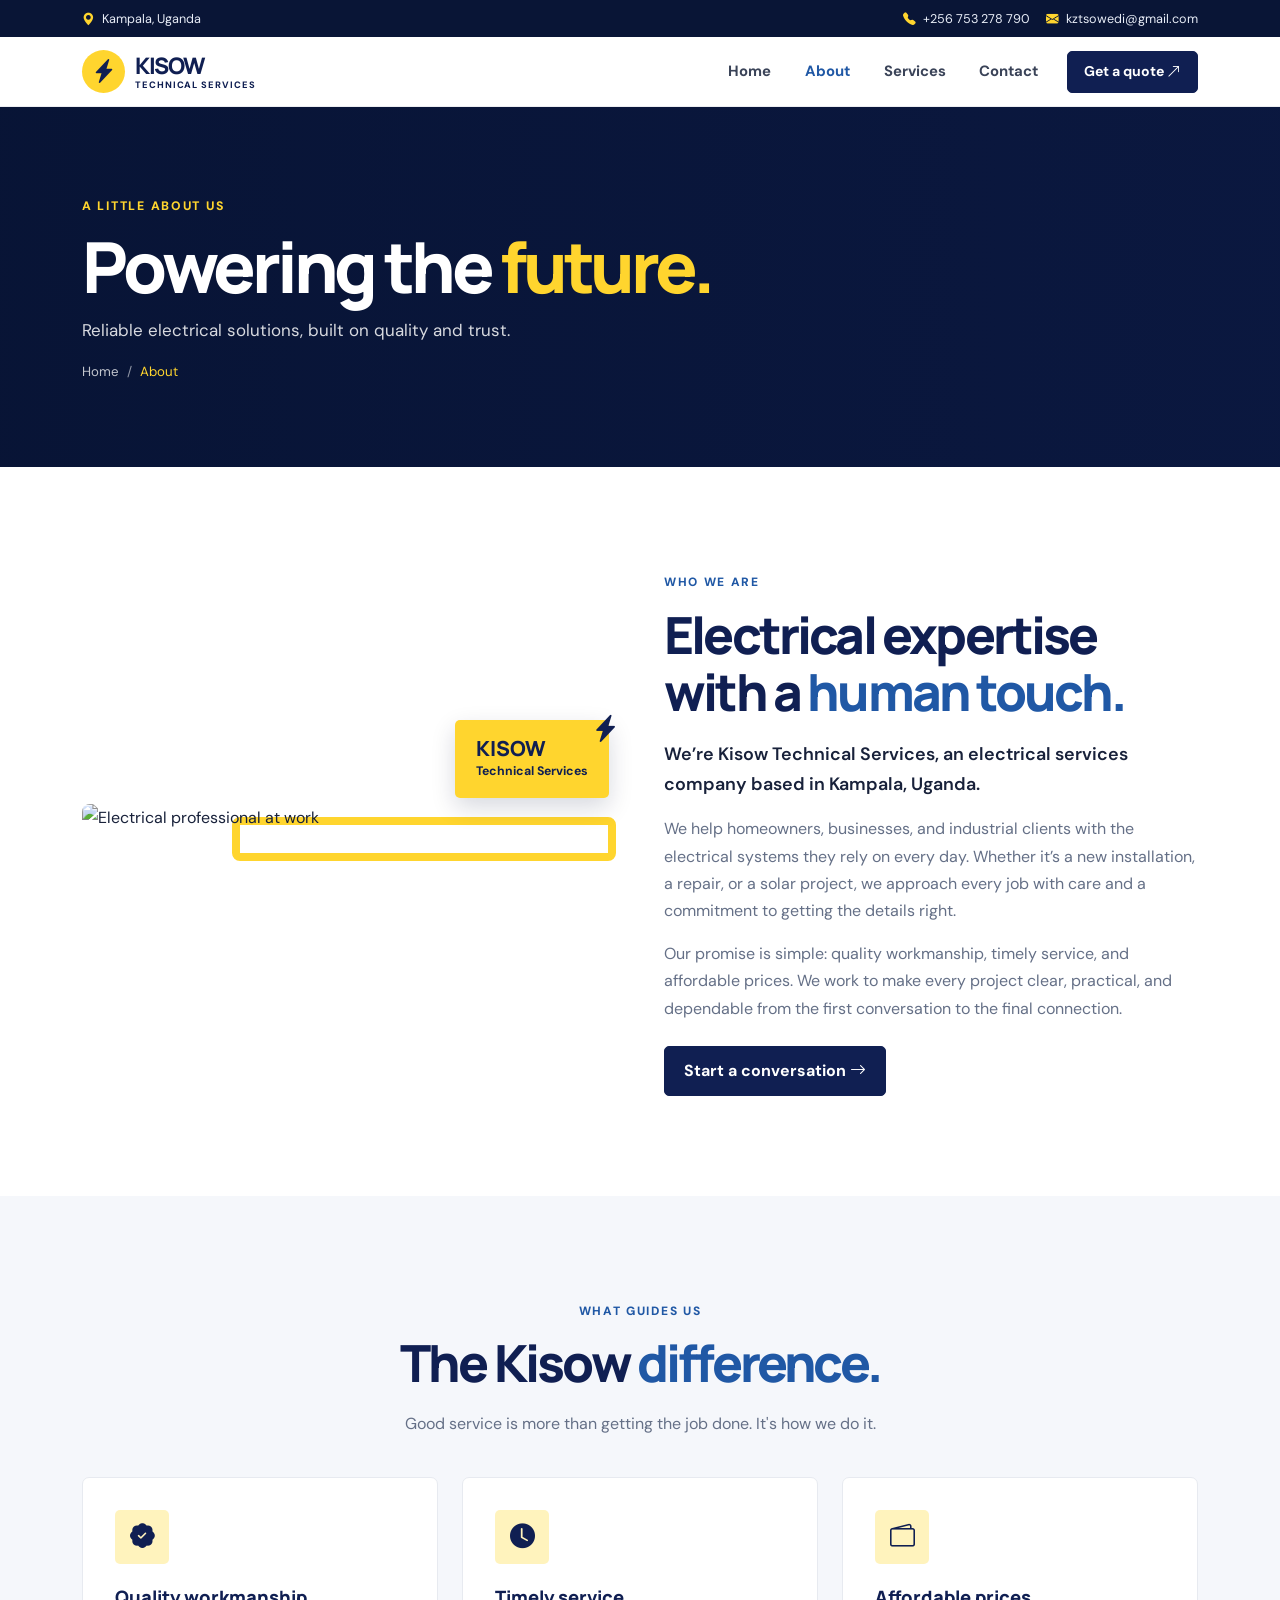
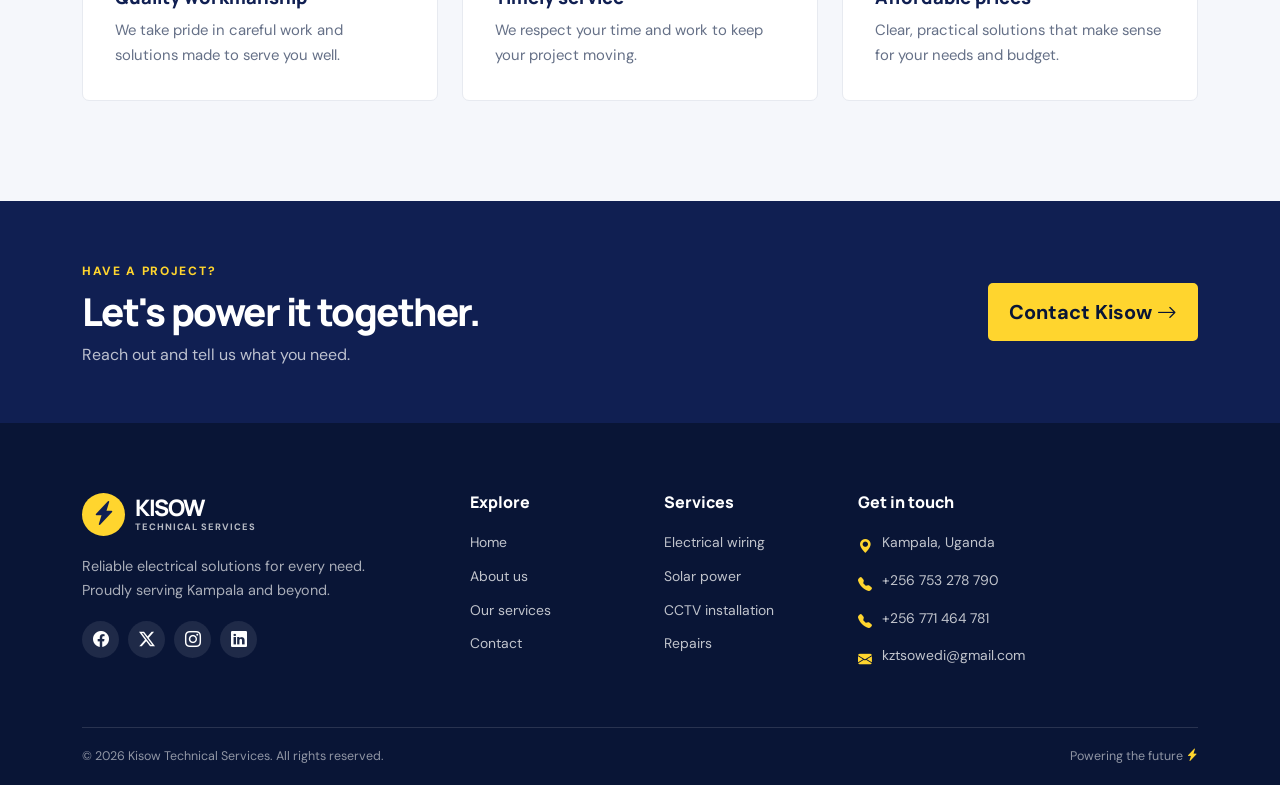
==== about.html @ fcd4c9ce "Add contact form functionality and create main, contact, index, and services pages - Implement JavaS" ====
<!doctype html>
<html lang="en">
<head>
  <meta charset="utf-8">
  <meta name="viewport" content="width=device-width, initial-scale=1">
  <meta name="description" content="Meet Kisow Technical Services, a Kampala electrical services company built around quality workmanship, timely service, and affordable prices.">
  <title>About Us | Kisow Technical Services</title>
  <link rel="preconnect" href="https://fonts.googleapis.com">
  <link rel="preconnect" href="https://fonts.gstatic.com" crossorigin>
  <link href="https://fonts.googleapis.com/css2?family=DM+Sans:wght@400;500;600;700&family=Manrope:wght@400;500;600;700;800&display=swap" rel="stylesheet">
  <link href="https://cdn.jsdelivr.net/npm/bootstrap@5.3.3/dist/css/bootstrap.min.css" rel="stylesheet">
  <link href="https://cdn.jsdelivr.net/npm/bootstrap-icons@1.11.3/font/bootstrap-icons.min.css" rel="stylesheet">
  <link href="https://cdnjs.cloudflare.com/ajax/libs/animate.css/4.1.1/animate.min.css" rel="stylesheet">
  <link href="assets/css/styles.css" rel="stylesheet">
</head>
<body>
  <div class="topbar"><div class="container d-flex flex-wrap justify-content-between align-items-center gap-2"><span><i class="bi bi-geo-alt-fill"></i> Kampala, Uganda</span><div class="d-flex flex-wrap gap-3"><a href="tel:+256753278790"><i class="bi bi-telephone-fill"></i> +256 753 278 790</a><a href="mailto:kztsowedi@gmail.com"><i class="bi bi-envelope-fill"></i> kztsowedi@gmail.com</a></div></div></div>
  <nav class="navbar navbar-expand-lg sticky-top site-nav" aria-label="Main navigation"><div class="container">
    <a class="navbar-brand brand" href="index.html" aria-label="Kisow Technical Services home"><span class="brand-mark"><i class="bi bi-lightning-charge-fill"></i></span><span class="brand-copy"><strong>KISOW</strong><small>TECHNICAL SERVICES</small></span></a>
    <button class="navbar-toggler" type="button" data-bs-toggle="collapse" data-bs-target="#mainNav" aria-controls="mainNav" aria-expanded="false" aria-label="Toggle navigation"><span class="navbar-toggler-icon"></span></button>
    <div class="collapse navbar-collapse" id="mainNav"><ul class="navbar-nav ms-auto align-items-lg-center gap-lg-2">
      <li class="nav-item"><a class="nav-link" href="index.html">Home</a></li><li class="nav-item"><a class="nav-link active" aria-current="page" href="about.html">About</a></li><li class="nav-item"><a class="nav-link" href="services.html">Services</a></li><li class="nav-item"><a class="nav-link" href="contact.html">Contact</a></li><li class="nav-item ms-lg-2"><a class="btn btn-primary nav-cta" href="contact.html">Get a quote <i class="bi bi-arrow-up-right"></i></a></li>
    </ul></div>
  </div></nav>
  <main>
    <section class="page-hero about-hero"><div class="container"><span class="eyebrow animate__animated animate__fadeInDown">A little about us</span><h1 class="animate__animated animate__fadeInUp">Powering the <span>future.</span></h1><p>Reliable electrical solutions, built on quality and trust.</p><nav aria-label="Breadcrumb"><ol class="breadcrumb"><li class="breadcrumb-item"><a href="index.html">Home</a></li><li class="breadcrumb-item active" aria-current="page">About</li></ol></nav></div></section>
    <section class="section-space"><div class="container"><div class="row align-items-center g-5">
      <div class="col-lg-6"><div class="image-stack about-image-stack"><img class="intro-image" src="https://images.pexels.com/photos/8293778/pexels-photo-8293778.jpeg?auto=compress&cs=tinysrgb&w=1100" alt="Electrical professional at work" loading="lazy"><div class="experience-badge"><strong>KISOW</strong><span>Technical Services</span><i class="bi bi-lightning-charge-fill"></i></div><span class="image-accent"></span></div></div>
      <div class="col-lg-6"><span class="section-kicker">Who we are</span><h2 class="section-title">Electrical expertise<br>with a <span>human touch.</span></h2><p class="section-lead">We’re Kisow Technical Services, an electrical services company based in Kampala, Uganda.</p><p class="text-muted">We help homeowners, businesses, and industrial clients with the electrical systems they rely on every day. Whether it’s a new installation, a repair, or a solar project, we approach every job with care and a commitment to getting the details right.</p><p class="text-muted">Our promise is simple: quality workmanship, timely service, and affordable prices. We work to make every project clear, practical, and dependable from the first conversation to the final connection.</p><a class="btn btn-primary mt-2" href="contact.html">Start a conversation <i class="bi bi-arrow-right"></i></a></div>
    </div></div></section>
    <section class="values-section section-space"><div class="container"><div class="section-heading text-center"><span class="section-kicker">What guides us</span><h2 class="section-title">The Kisow <span>difference.</span></h2><p>Good service is more than getting the job done. It's how we do it.</p></div><div class="row g-4 mt-2">
      <div class="col-md-4"><article class="value-card"><div class="service-icon"><i class="bi bi-patch-check-fill"></i></div><h3>Quality workmanship</h3><p>We take pride in careful work and solutions made to serve you well.</p></article></div>
      <div class="col-md-4"><article class="value-card"><div class="service-icon"><i class="bi bi-clock-fill"></i></div><h3>Timely service</h3><p>We respect your time and work to keep your project moving.</p></article></div>
      <div class="col-md-4"><article class="value-card"><div class="service-icon"><i class="bi bi-wallet2"></i></div><h3>Affordable prices</h3><p>Clear, practical solutions that make sense for your needs and budget.</p></article></div>
    </div></div></section>
    <section class="cta-band"><div class="container d-flex flex-column flex-lg-row align-items-lg-center justify-content-between gap-4"><div><span class="section-kicker">Have a project?</span><h2>Let's power it together.</h2><p>Reach out and tell us what you need.</p></div><a class="btn btn-yellow btn-lg" href="contact.html">Contact Kisow <i class="bi bi-arrow-right"></i></a></div></section>
  </main>
  <footer class="site-footer"><div class="container"><div class="row g-5">
    <div class="col-lg-4"><a class="brand footer-brand" href="index.html"><span class="brand-mark"><i class="bi bi-lightning-charge-fill"></i></span><span class="brand-copy"><strong>KISOW</strong><small>TECHNICAL SERVICES</small></span></a><p class="footer-about">Reliable electrical solutions for every need. Proudly serving Kampala and beyond.</p><div class="social-links" aria-label="Social media"><a href="https://www.facebook.com/" aria-label="Facebook" target="_blank" rel="noopener noreferrer"><i class="bi bi-facebook"></i></a><a href="https://twitter.com/" aria-label="Twitter" target="_blank" rel="noopener noreferrer"><i class="bi bi-twitter-x"></i></a><a href="https://www.instagram.com/" aria-label="Instagram" target="_blank" rel="noopener noreferrer"><i class="bi bi-instagram"></i></a><a href="https://www.linkedin.com/" aria-label="LinkedIn" target="_blank" rel="noopener noreferrer"><i class="bi bi-linkedin"></i></a></div></div>
    <div class="col-6 col-lg-2"><h2 class="footer-title">Explore</h2><ul class="footer-links"><li><a href="index.html">Home</a></li><li><a href="about.html">About us</a></li><li><a href="services.html">Our services</a></li><li><a href="contact.html">Contact</a></li></ul></div>
    <div class="col-6 col-lg-2"><h2 class="footer-title">Services</h2><ul class="footer-links"><li><a href="services.html#wiring">Electrical wiring</a></li><li><a href="services.html#solar">Solar power</a></li><li><a href="services.html#cctv">CCTV installation</a></li><li><a href="services.html#repairs">Repairs</a></li></ul></div>
    <div class="col-lg-4"><h2 class="footer-title">Get in touch</h2><ul class="footer-contact"><li><i class="bi bi-geo-alt-fill"></i><span>Kampala, Uganda</span></li><li><i class="bi bi-telephone-fill"></i><a href="tel:+256753278790">+256 753 278 790</a></li><li><i class="bi bi-telephone-fill"></i><a href="tel:+256771464781">+256 771 464 781</a></li><li><i class="bi bi-envelope-fill"></i><a href="mailto:kztsowedi@gmail.com">kztsowedi@gmail.com</a></li></ul></div>
  </div><div class="footer-bottom"><span>© <span data-current-year>2026</span> Kisow Technical Services. All rights reserved.</span><span>Powering the future <i class="bi bi-lightning-charge-fill"></i></span></div></div></footer>
  <script src="https://cdn.jsdelivr.net/npm/bootstrap@5.3.3/dist/js/bootstrap.bundle.min.js"></script><script src="assets/js/main.js"></script>
</body>
</html>
---- assets/css/styles.css ----
/* Kisow palette: ink navy, electric blue, warm yellow, and clean ivory. */
:root {
  --navy: #101f52;
  --navy-deep: #091536;
  --blue: #2058a5;
  --yellow: #ffd52e;
  --ivory: #fffdf6;
  --soft: #f5f7fb;
  --text: #18213a;
  --muted: #657087;
  --border: #e7eaf0;
  --font-body: "DM Sans", sans-serif;
  --font-heading: "Manrope", sans-serif;
}

* { box-sizing: border-box; }
html { scroll-behavior: smooth; scroll-padding-top: 90px; }
body { margin: 0; color: var(--text); font-family: var(--font-body); font-size: 16px; line-height: 1.7; }
a { color: inherit; text-decoration: none; }
a:hover { color: var(--blue); }
img { max-width: 100%; }
.topbar { background: var(--navy-deep); color: #e8edf7; font-size: .79rem; padding: 8px 0; }
.topbar .container > span, .topbar a { display: inline-flex; align-items: center; gap: 7px; }
.topbar i { color: var(--yellow); }
.topbar a:hover { color: var(--yellow); }
.site-nav { z-index: 1000; background: rgba(255,255,255,.97); border-bottom: 1px solid rgba(16,31,82,.08); }
.brand { display: inline-flex; align-items: center; gap: 10px; color: var(--navy); }
.brand:hover { color: var(--navy); }
.brand-mark { width: 43px; height: 43px; display: grid; place-items: center; color: var(--navy); background: var(--yellow); border-radius: 50%; font-size: 1.5rem; }
.brand-copy { display: flex; flex-direction: column; line-height: 1.05; }
.brand-copy strong { font-family: var(--font-heading); font-size: 1.42rem; letter-spacing: -.06em; font-weight: 800; }
.brand-copy small { margin-top: 3px; font-size: .58rem; font-weight: 800; letter-spacing: .1em; }
.navbar-nav .nav-link { color: #3a4358; padding: .7rem .8rem !important; font-size: .93rem; font-weight: 700; }
.navbar-nav .nav-link:hover, .navbar-nav .nav-link.active { color: var(--blue); }
.btn { border-radius: 5px; font-weight: 700; padding: .75rem 1.2rem; }
.btn-primary { --bs-btn-bg: var(--navy); --bs-btn-border-color: var(--navy); --bs-btn-hover-bg: var(--blue); --bs-btn-hover-border-color: var(--blue); --bs-btn-active-bg: var(--blue); --bs-btn-active-border-color: var(--blue); }
.btn-yellow { background: var(--yellow); border: 2px solid var(--yellow); color: var(--navy-deep); }
.btn-yellow:hover { background: #ffe26a; border-color: #ffe26a; color: var(--navy-deep); transform: translateY(-2px); }
.nav-cta { padding: .62rem 1rem; font-size: .88rem; }
.navbar-toggler { border-color: var(--border); }
.navbar-toggler:focus { box-shadow: 0 0 0 .2rem rgba(32,88,165,.16); }

.hero-carousel, .hero-carousel .carousel, .hero-carousel .carousel-inner, .hero-carousel .carousel-item { height: min(690px, 76vh); min-height: 540px; }
.hero-carousel { position: relative; }
.hero-image { height: 100%; object-fit: cover; object-position: center 54%; }
.hero-shade { position: absolute; inset: 0; background: linear-gradient(90deg, rgba(7,19,51,.88) 0%, rgba(7,19,51,.66) 48%, rgba(7,19,51,.12) 100%); }
.carousel-caption { left: 50%; right: auto; bottom: auto; top: 50%; transform: translate(-50%,-46%); padding: 0 12px 35px; }
.carousel-caption .eyebrow { margin-bottom: 18px; }
.eyebrow { display: inline-block; color: var(--yellow); font-size: .77rem; font-weight: 800; letter-spacing: .14em; text-transform: uppercase; }
.carousel-caption h1, .carousel-caption h2 { max-width: 800px; margin: 0 0 16px; color: white; font-family: var(--font-heading); font-size: clamp(2.8rem, 6vw, 5rem); font-weight: 800; letter-spacing: -.055em; line-height: 1.08; }
.carousel-caption h1 span, .carousel-caption h2 span { color: var(--yellow); }
.carousel-caption p { max-width: 610px; margin: 0 0 27px; color: rgba(255,255,255,.86); font-size: 1.07rem; }
.carousel-caption .btn-outline-light:hover { color: var(--navy); }
.carousel-indicators { z-index: 4; margin-bottom: 49px; }
.carousel-control-prev, .carousel-control-next { z-index: 4; width: 8%; }
.hero-note { position: absolute; right: 0; bottom: 0; left: 0; z-index: 4; display: flex; justify-content: center; align-items: center; gap: 15px; min-height: 50px; background: var(--yellow); color: var(--navy); font-size: .83rem; font-weight: 800; }
.hero-note i { font-size: 1rem; }
.hero-note > span { width: 4px; height: 4px; background: var(--navy); border-radius: 50%; }
.section-space { padding: 100px 0; }
.section-kicker { display: inline-block; margin-bottom: 13px; color: var(--blue); font-size: .75rem; font-weight: 800; letter-spacing: .14em; text-transform: uppercase; }
.section-title { margin: 0 0 18px; color: var(--navy); font-family: var(--font-heading); font-size: clamp(2.2rem,4vw,3.35rem); font-weight: 800; letter-spacing: -.055em; line-height: 1.12; }
.section-title span { color: var(--blue); }
.section-lead { color: var(--text); font-size: 1.12rem; font-weight: 600; line-height: 1.7; }
.text-muted { color: var(--muted) !important; }
.image-stack { position: relative; padding: 0 35px 30px 0; }
.intro-image { position: relative; z-index: 1; width: 100%; height: 470px; border-radius: 8px; object-fit: cover; }
.image-accent { position: absolute; right: 0; bottom: 0; width: 72%; height: 75%; border: 8px solid var(--yellow); border-radius: 8px; }
.experience-badge { position: absolute; right: 7px; bottom: 63px; z-index: 2; display: flex; flex-direction: column; align-items: flex-start; padding: 16px 21px; color: var(--navy); background: var(--yellow); border-radius: 5px; box-shadow: 0 9px 24px rgba(9,21,54,.16); }
.experience-badge strong { font-family: var(--font-heading); font-size: 1.3rem; font-weight: 800; line-height: 1.2; }
.experience-badge span { font-size: .77rem; font-weight: 700; }
.experience-badge i { position: absolute; top: -13px; right: -10px; font-size: 1.7rem; }
.text-link { display: inline-flex; align-items: center; gap: 9px; margin-top: 6px; color: var(--blue); font-weight: 800; }
.text-link:hover { gap: 14px; color: var(--navy); }
.trust-points { display: flex; flex-wrap: wrap; gap: 25px; padding-top: 28px; margin-top: 28px; border-top: 1px solid var(--border); }
.trust-points > div { display: flex; align-items: center; gap: 10px; color: var(--navy); font-size: .8rem; font-weight: 800; line-height: 1.35; }
.trust-points i { color: var(--blue); font-size: 1.5rem; }
.services-section, .values-section { background: var(--soft); }
.section-heading { max-width: 700px; margin: 0 auto; }
.section-heading > p { color: var(--muted); }
.service-card { height: 100%; padding: 31px 27px 25px; background: #fff; border: 1px solid var(--border); border-radius: 7px; transition: transform .22s ease, box-shadow .22s ease, border-color .22s ease; }
.service-card:hover, .detail-card:hover { transform: translateY(-5px); border-color: rgba(32,88,165,.28); box-shadow: 0 18px 38px rgba(16,31,82,.09); }
.service-icon { display: grid; place-items: center; width: 54px; height: 54px; margin-bottom: 22px; color: var(--navy); background: #fff3bd; border-radius: 5px; font-size: 1.55rem; }
.service-card h3, .value-card h3 { margin-bottom: 10px; color: var(--navy); font-family: var(--font-heading); font-size: 1.15rem; font-weight: 800; }
.service-card p, .value-card p { margin-bottom: 18px; color: var(--muted); font-size: .93rem; }
.service-card > a, .detail-body > a { display: inline-flex; align-items: center; gap: 8px; color: var(--blue); font-size: .87rem; font-weight: 800; }
.service-card > a:hover, .detail-body > a:hover { gap: 13px; color: var(--navy); }
.cta-band { padding: 55px 0; color: white; background: var(--navy); }
.cta-band .section-kicker { margin-bottom: 7px; color: var(--yellow); }
.cta-band h2 { margin: 0 0 6px; color: white; font-family: var(--font-heading); font-size: clamp(1.7rem,3vw,2.4rem); font-weight: 800; letter-spacing: -.04em; }
.cta-band p { margin: 0; color: rgba(255,255,255,.72); }
.btn-outline-light { border-width: 2px; }

.site-footer { padding: 70px 0 0; color: rgba(255,255,255,.75); background: var(--navy-deep); }
.footer-brand { color: #fff; }
.footer-brand:hover { color: #fff; }
.footer-brand .brand-copy small { color: rgba(255,255,255,.7); }
.footer-about { max-width: 320px; margin: 18px 0; color: rgba(255,255,255,.65); font-size: .9rem; }
.social-links { display: flex; gap: 9px; }
.social-links a { display: grid; place-items: center; width: 37px; height: 37px; color: #fff; background: rgba(255,255,255,.09); border-radius: 50%; transition: background .2s ease, color .2s ease; }
.social-links a:hover { color: var(--navy); background: var(--yellow); }
.footer-title { margin-bottom: 19px; color: #fff; font-family: var(--font-heading); font-size: 1rem; font-weight: 800; }
.footer-links, .footer-contact { display: grid; gap: 10px; padding: 0; margin: 0; list-style: none; font-size: .87rem; }
.footer-links a:hover, .footer-contact a:hover { color: var(--yellow); }
.footer-contact li { display: flex; align-items: flex-start; gap: 10px; }
.footer-contact i { margin-top: 4px; color: var(--yellow); }
.footer-bottom { display: flex; flex-wrap: wrap; justify-content: space-between; gap: 12px; margin-top: 55px; padding: 18px 0; border-top: 1px solid rgba(255,255,255,.13); color: rgba(255,255,255,.55); font-size: .78rem; }
.footer-bottom i { color: var(--yellow); }

.page-hero { position: relative; display: flex; align-items: center; min-height: 360px; padding: 65px 0; overflow: hidden; color: #fff; background-color: var(--navy); background-position: center 55%; background-size: cover; }
.page-hero::before { position: absolute; inset: 0; content: ""; background: linear-gradient(90deg, rgba(7,19,51,.91), rgba(7,19,51,.6)); }
.page-hero .container { position: relative; z-index: 1; }
.page-hero h1 { max-width: 850px; margin: 10px 0; color: white; font-family: var(--font-heading); font-size: clamp(2.5rem,5.5vw,4.4rem); font-weight: 800; letter-spacing: -.06em; line-height: 1.1; }
.page-hero h1 span { color: var(--yellow); }
.page-hero p { margin-bottom: 17px; color: rgba(255,255,255,.84); font-size: 1.06rem; }
.page-hero .breadcrumb { margin: 0; }
.page-hero .breadcrumb-item, .page-hero .breadcrumb-item a { color: rgba(255,255,255,.75); font-size: .83rem; }
.page-hero .breadcrumb-item.active { color: var(--yellow); }
.page-hero .breadcrumb-item + .breadcrumb-item::before { color: rgba(255,255,255,.55); }
.about-hero { background-image: url("https://images.pexels.com/photos/257700/pexels-photo-257700.jpeg?auto=compress&cs=tinysrgb&w=1800"); }
.services-hero { background-image: url("https://images.pexels.com/photos/159160/electrical-cable-ec-electrical-159160.jpeg?auto=compress&cs=tinysrgb&w=1800"); }
.contact-hero { background-image: url("https://images.pexels.com/photos/106399/pexels-photo-106399.jpeg?auto=compress&cs=tinysrgb&w=1800"); }
.about-image-stack .intro-image { height: 500px; }
.value-card { height: 100%; padding: 32px; background: #fff; border: 1px solid var(--border); border-radius: 7px; }
.value-card p { margin-bottom: 0; }

.services-page { background: #fff; }
.detail-card { height: 100%; overflow: hidden; background: #fff; border: 1px solid var(--border); border-radius: 7px; transition: transform .22s ease, box-shadow .22s ease, border-color .22s ease; scroll-margin-top: 95px; }
.detail-image { position: relative; height: 220px; background: #e9edf4; }
.detail-image img { width: 100%; height: 100%; object-fit: cover; }
.detail-icon { position: absolute; bottom: -24px; left: 24px; display: grid; place-items: center; width: 52px; height: 52px; color: var(--navy); background: var(--yellow); border: 4px solid white; border-radius: 6px; font-size: 1.4rem; }
.detail-body { padding: 36px 24px 24px; }
.card-label { color: var(--blue); font-size: .7rem; font-weight: 800; letter-spacing: .1em; text-transform: uppercase; }
.detail-body h2 { margin: 8px 0 11px; color: var(--navy); font-family: var(--font-heading); font-size: 1.16rem; font-weight: 800; line-height: 1.4; }
.detail-body p { min-height: 76px; color: var(--muted); font-size: .89rem; }

.contact-section { background: var(--soft); }
.contact-info-card { display: flex; align-items: center; gap: 15px; padding: 17px 0; border-bottom: 1px solid var(--border); }
.contact-icon { display: grid; flex: 0 0 auto; place-items: center; width: 46px; height: 46px; color: var(--navy); background: var(--yellow); border-radius: 5px; font-size: 1.2rem; }
.contact-info-card > div { display: flex; flex-direction: column; line-height: 1.55; }
.contact-info-card small { margin-bottom: 3px; color: var(--muted); font-size: .76rem; font-weight: 700; }
.contact-info-card a, .contact-info-card span:not(.contact-icon) { color: var(--navy); font-size: .95rem; font-weight: 700; }
.contact-info-card a:hover { color: var(--blue); }
.btn-whatsapp { color: white; background: #168b55; border-color: #168b55; }
.btn-whatsapp:hover { color: white; background: #117445; border-color: #117445; }
.contact-form { padding: 36px; background: #fff; border: 1px solid var(--border); border-radius: 8px; box-shadow: 0 12px 35px rgba(16,31,82,.05); }
.contact-form h2 { margin-bottom: 4px; color: var(--navy); font-family: var(--font-heading); font-size: 1.6rem; font-weight: 800; }
.contact-form > p { margin-bottom: 23px; color: var(--muted); font-size: .9rem; }
.form-label { color: var(--navy); font-size: .84rem; font-weight: 700; }
.form-label .optional { color: var(--muted); font-weight: 400; }
.form-control, .form-select { min-height: 48px; border-color: #dce1ea; border-radius: 4px; font-size: .9rem; }
textarea.form-control { min-height: 130px; resize: vertical; }
.form-control:focus, .form-select:focus { border-color: var(--blue); box-shadow: 0 0 0 .2rem rgba(32,88,165,.13); }
.form-note { display: block; margin-top: 10px; color: var(--muted); text-align: center; }
.form-status { margin-top: 9px; color: var(--navy); font-size: .88rem; text-align: center; }
.map-section { position: relative; height: 400px; background: #e3e8ef; }
.map-section iframe { width: 100%; height: 100%; border: 0; }
.map-label { position: absolute; bottom: 25px; left: max(24px, calc((100% - 1140px) / 2)); display: flex; align-items: center; gap: 12px; padding: 14px 18px; background: #fff; border-radius: 5px; box-shadow: 0 7px 25px rgba(9,21,54,.13); }
.map-label > i { color: var(--blue); font-size: 1.4rem; }
.map-label span { display: flex; flex-direction: column; line-height: 1.4; }
.map-label strong { color: var(--navy); font-size: .86rem; }
.map-label small { color: var(--muted); font-size: .75rem; }

@media (max-width: 991.98px) {
  .navbar-collapse { padding: 10px 0 17px; }
  .navbar-nav .nav-link { padding: .55rem .25rem !important; }
  .nav-cta { margin-top: 7px; }
  .hero-carousel, .hero-carousel .carousel, .hero-carousel .carousel-inner, .hero-carousel .carousel-item { height: 610px; min-height: 500px; }
  .carousel-caption { width: min(100% - 100px, 760px); }
  .section-space { padding: 78px 0; }
}
@media (max-width: 575.98px) {
  body { font-size: 15px; }
  .topbar { font-size: .72rem; }
  .topbar .container { justify-content: center !important; }
  .topbar .container > div { justify-content: center; }
  .brand-mark { width: 38px; height: 38px; font-size: 1.3rem; }
  .brand-copy strong { font-size: 1.25rem; }
  .hero-carousel, .hero-carousel .carousel, .hero-carousel .carousel-inner, .hero-carousel .carousel-item { height: 580px; min-height: 480px; }
  .hero-image { object-position: 58% center; }
  .hero-shade { background: linear-gradient(90deg, rgba(7,19,51,.88), rgba(7,19,51,.55)); }
  .carousel-caption { width: 100%; padding: 0 32px 38px; }
  .carousel-caption h1, .carousel-caption h2 { font-size: 2.8rem; }
  .carousel-caption p { font-size: .95rem; }
  .carousel-caption .btn { padding: .65rem .82rem; font-size: .85rem; }
  .carousel-control-prev, .carousel-control-next { width: 9%; }
  .hero-note { gap: 7px; min-height: 45px; font-size: .66rem; }
  .hero-note > span { width: 3px; height: 3px; }
  .section-space { padding: 65px 0; }
  .intro-image { height: 360px; }
  .image-stack { padding-right: 20px; }
  .experience-badge { right: 0; bottom: 48px; padding: 12px 15px; }
  .trust-points { gap: 15px; }
  .trust-points > div { font-size: .72rem; }
  .service-card { padding: 25px 22px; }
  .cta-band { padding: 42px 0; }
  .cta-band .btn { font-size: .9rem; }
  .site-footer { padding-top: 55px; }
  .footer-bottom { margin-top: 38px; }
  .page-hero { min-height: 320px; padding: 53px 0; }
  .page-hero p { font-size: .95rem; }
  .about-image-stack .intro-image { height: 390px; }
  .contact-form { padding: 25px 20px; }
  .map-section { height: 330px; }
  .map-label { bottom: 15px; left: 15px; }
}
@media (prefers-reduced-motion: reduce) {
  *, *::before, *::after { scroll-behavior: auto !important; transition-duration: .01ms !important; animation-duration: .01ms !important; animation-iteration-count: 1 !important; }
}
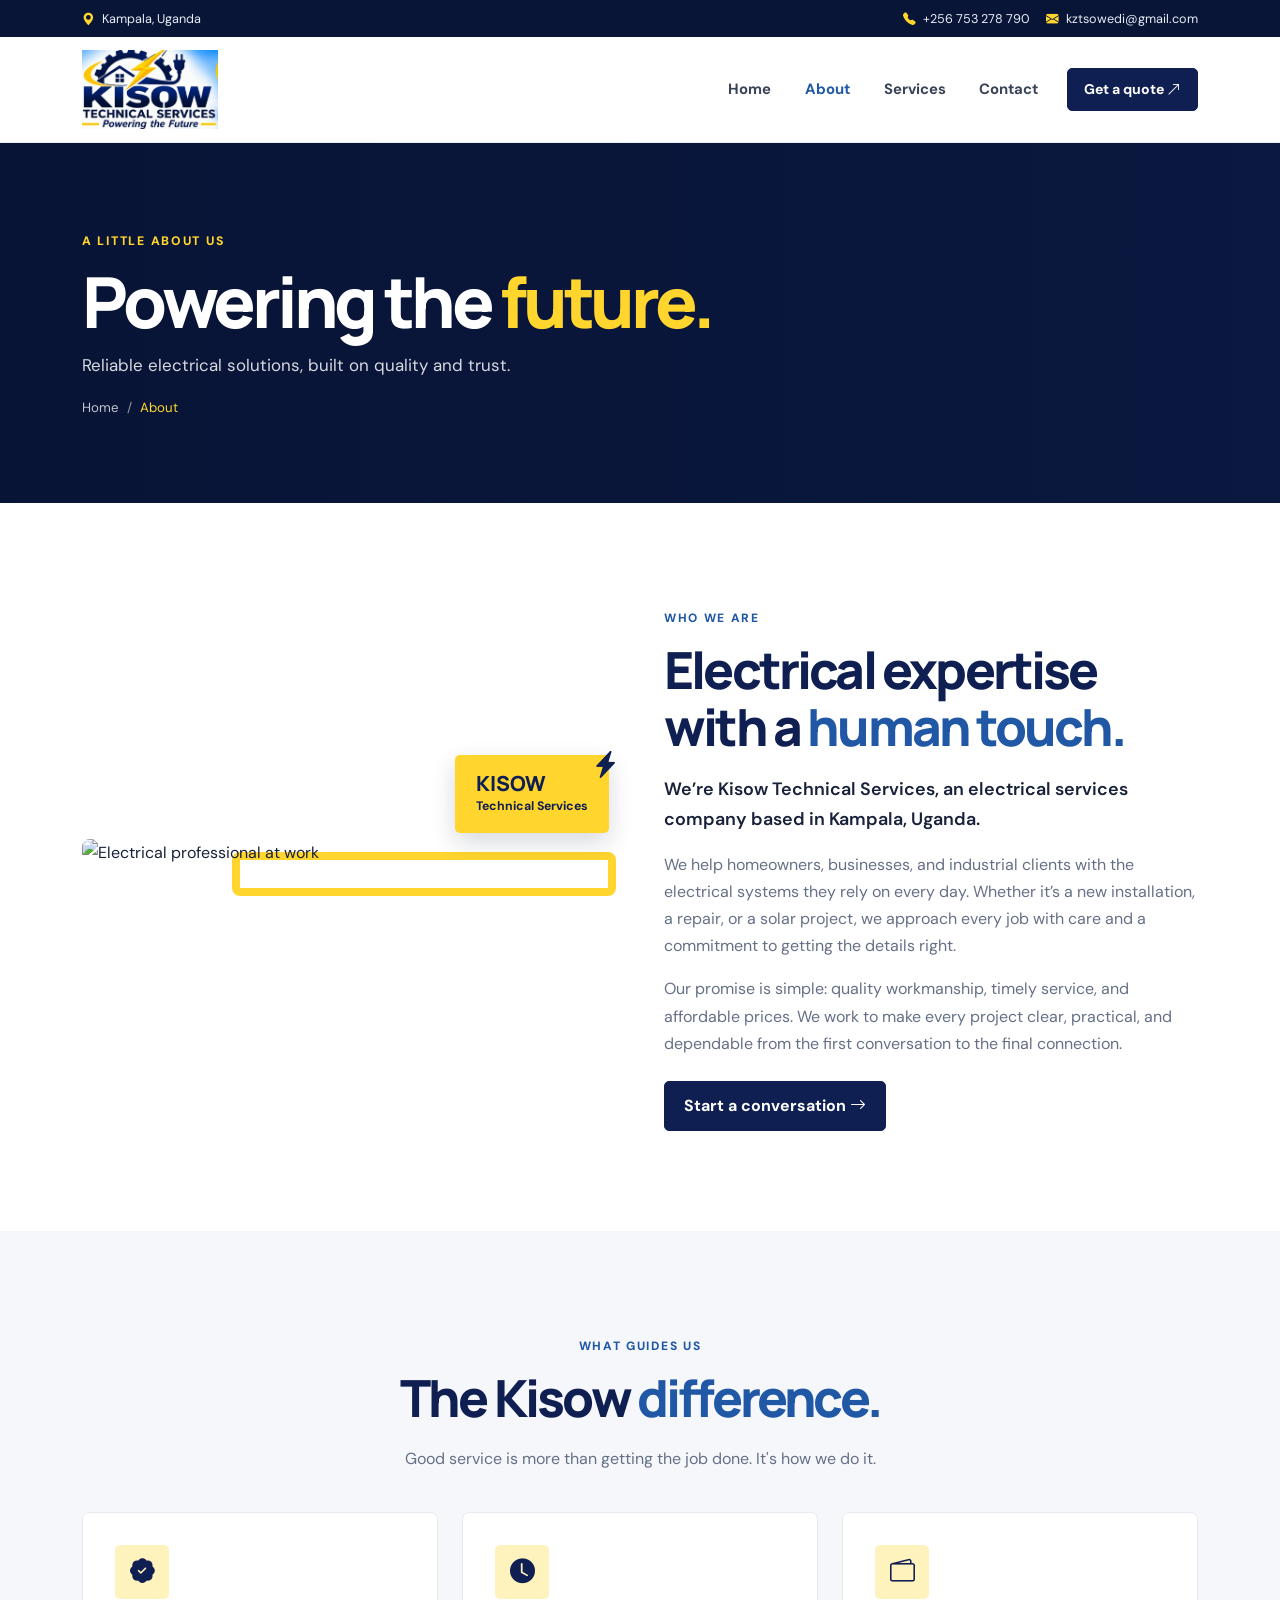
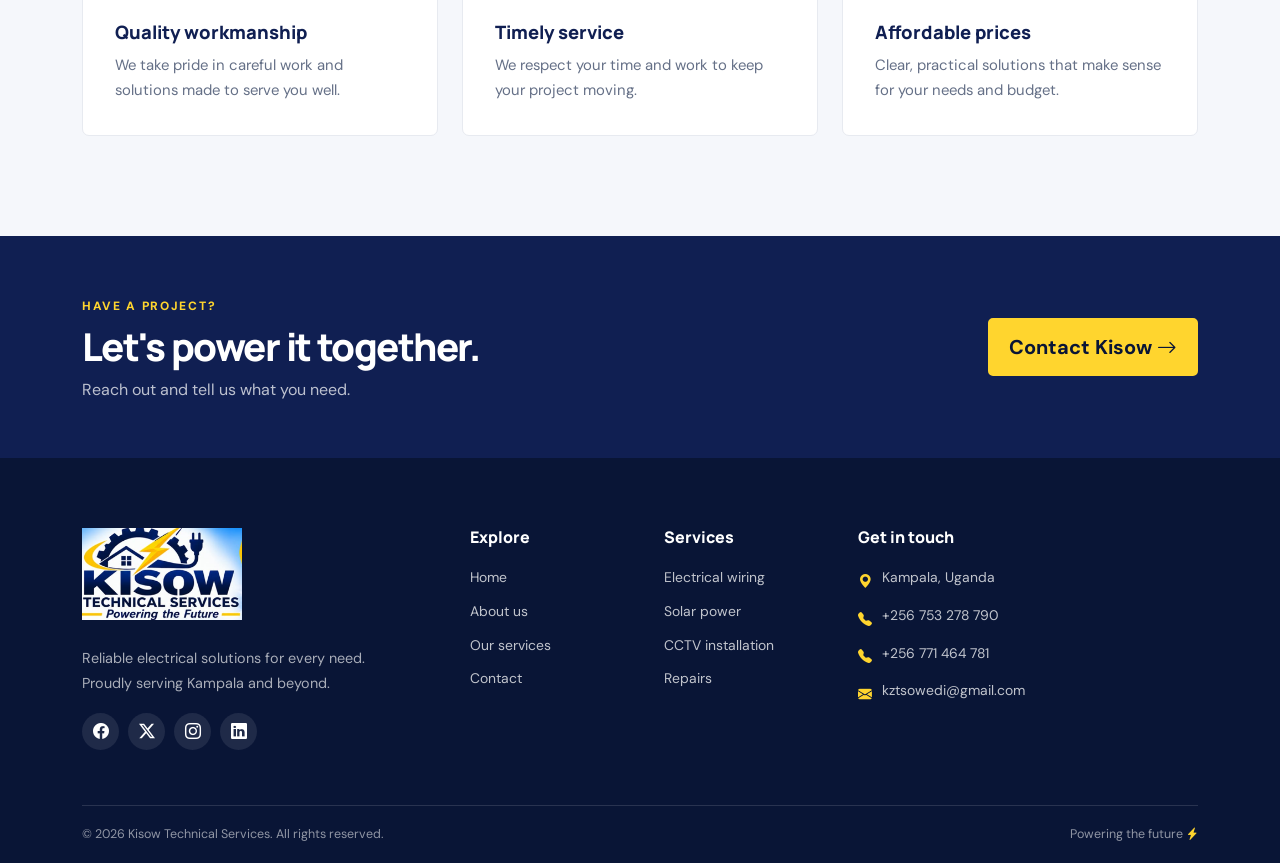
==== commit 55a5246b: "Refactor code structure for improved readability and maintainability" ====
--- a/about.html
+++ b/about.html
@@ -11,12 +11,14 @@
   <link href="https://cdn.jsdelivr.net/npm/bootstrap@5.3.3/dist/css/bootstrap.min.css" rel="stylesheet">
   <link href="https://cdn.jsdelivr.net/npm/bootstrap-icons@1.11.3/font/bootstrap-icons.min.css" rel="stylesheet">
   <link href="https://cdnjs.cloudflare.com/ajax/libs/animate.css/4.1.1/animate.min.css" rel="stylesheet">
+  <link rel="icon" type="image/png" href="assets/images/kisow-logo.png">
+  <link rel="apple-touch-icon" href="assets/images/kisow-logo.png">
   <link href="assets/css/styles.css" rel="stylesheet">
 </head>
 <body>
   <div class="topbar"><div class="container d-flex flex-wrap justify-content-between align-items-center gap-2"><span><i class="bi bi-geo-alt-fill"></i> Kampala, Uganda</span><div class="d-flex flex-wrap gap-3"><a href="tel:+256753278790"><i class="bi bi-telephone-fill"></i> +256 753 278 790</a><a href="mailto:kztsowedi@gmail.com"><i class="bi bi-envelope-fill"></i> kztsowedi@gmail.com</a></div></div></div>
   <nav class="navbar navbar-expand-lg sticky-top site-nav" aria-label="Main navigation"><div class="container">
-    <a class="navbar-brand brand" href="index.html" aria-label="Kisow Technical Services home"><span class="brand-mark"><i class="bi bi-lightning-charge-fill"></i></span><span class="brand-copy"><strong>KISOW</strong><small>TECHNICAL SERVICES</small></span></a>
+    <a class="navbar-brand brand" href="index.html" aria-label="Kisow Technical Services home"><img class="brand-logo" src="assets/images/kisow-logo.png" alt="Kisow Technical Services"></a>
     <button class="navbar-toggler" type="button" data-bs-toggle="collapse" data-bs-target="#mainNav" aria-controls="mainNav" aria-expanded="false" aria-label="Toggle navigation"><span class="navbar-toggler-icon"></span></button>
     <div class="collapse navbar-collapse" id="mainNav"><ul class="navbar-nav ms-auto align-items-lg-center gap-lg-2">
       <li class="nav-item"><a class="nav-link" href="index.html">Home</a></li><li class="nav-item"><a class="nav-link active" aria-current="page" href="about.html">About</a></li><li class="nav-item"><a class="nav-link" href="services.html">Services</a></li><li class="nav-item"><a class="nav-link" href="contact.html">Contact</a></li><li class="nav-item ms-lg-2"><a class="btn btn-primary nav-cta" href="contact.html">Get a quote <i class="bi bi-arrow-up-right"></i></a></li>
@@ -36,7 +38,7 @@
     <section class="cta-band"><div class="container d-flex flex-column flex-lg-row align-items-lg-center justify-content-between gap-4"><div><span class="section-kicker">Have a project?</span><h2>Let's power it together.</h2><p>Reach out and tell us what you need.</p></div><a class="btn btn-yellow btn-lg" href="contact.html">Contact Kisow <i class="bi bi-arrow-right"></i></a></div></section>
   </main>
   <footer class="site-footer"><div class="container"><div class="row g-5">
-    <div class="col-lg-4"><a class="brand footer-brand" href="index.html"><span class="brand-mark"><i class="bi bi-lightning-charge-fill"></i></span><span class="brand-copy"><strong>KISOW</strong><small>TECHNICAL SERVICES</small></span></a><p class="footer-about">Reliable electrical solutions for every need. Proudly serving Kampala and beyond.</p><div class="social-links" aria-label="Social media"><a href="https://www.facebook.com/" aria-label="Facebook" target="_blank" rel="noopener noreferrer"><i class="bi bi-facebook"></i></a><a href="https://twitter.com/" aria-label="Twitter" target="_blank" rel="noopener noreferrer"><i class="bi bi-twitter-x"></i></a><a href="https://www.instagram.com/" aria-label="Instagram" target="_blank" rel="noopener noreferrer"><i class="bi bi-instagram"></i></a><a href="https://www.linkedin.com/" aria-label="LinkedIn" target="_blank" rel="noopener noreferrer"><i class="bi bi-linkedin"></i></a></div></div>
+    <div class="col-lg-4"><a class="brand footer-brand" href="index.html"><img class="brand-logo" src="assets/images/kisow-logo.png" alt="Kisow Technical Services"></a><p class="footer-about">Reliable electrical solutions for every need. Proudly serving Kampala and beyond.</p><div class="social-links" aria-label="Social media"><a href="https://www.facebook.com/" aria-label="Facebook" target="_blank" rel="noopener noreferrer"><i class="bi bi-facebook"></i></a><a href="https://twitter.com/" aria-label="Twitter" target="_blank" rel="noopener noreferrer"><i class="bi bi-twitter-x"></i></a><a href="https://www.instagram.com/" aria-label="Instagram" target="_blank" rel="noopener noreferrer"><i class="bi bi-instagram"></i></a><a href="https://www.linkedin.com/" aria-label="LinkedIn" target="_blank" rel="noopener noreferrer"><i class="bi bi-linkedin"></i></a></div></div>
     <div class="col-6 col-lg-2"><h2 class="footer-title">Explore</h2><ul class="footer-links"><li><a href="index.html">Home</a></li><li><a href="about.html">About us</a></li><li><a href="services.html">Our services</a></li><li><a href="contact.html">Contact</a></li></ul></div>
     <div class="col-6 col-lg-2"><h2 class="footer-title">Services</h2><ul class="footer-links"><li><a href="services.html#wiring">Electrical wiring</a></li><li><a href="services.html#solar">Solar power</a></li><li><a href="services.html#cctv">CCTV installation</a></li><li><a href="services.html#repairs">Repairs</a></li></ul></div>
     <div class="col-lg-4"><h2 class="footer-title">Get in touch</h2><ul class="footer-contact"><li><i class="bi bi-geo-alt-fill"></i><span>Kampala, Uganda</span></li><li><i class="bi bi-telephone-fill"></i><a href="tel:+256753278790">+256 753 278 790</a></li><li><i class="bi bi-telephone-fill"></i><a href="tel:+256771464781">+256 771 464 781</a></li><li><i class="bi bi-envelope-fill"></i><a href="mailto:kztsowedi@gmail.com">kztsowedi@gmail.com</a></li></ul></div>
--- a/assets/css/styles.css
+++ b/assets/css/styles.css
@@ -24,12 +24,9 @@
 .topbar i { color: var(--yellow); }
 .topbar a:hover { color: var(--yellow); }
 .site-nav { z-index: 1000; background: rgba(255,255,255,.97); border-bottom: 1px solid rgba(16,31,82,.08); }
-.brand { display: inline-flex; align-items: center; gap: 10px; color: var(--navy); }
+.brand { display: inline-flex; align-items: center; color: var(--navy); }
 .brand:hover { color: var(--navy); }
-.brand-mark { width: 43px; height: 43px; display: grid; place-items: center; color: var(--navy); background: var(--yellow); border-radius: 50%; font-size: 1.5rem; }
-.brand-copy { display: flex; flex-direction: column; line-height: 1.05; }
-.brand-copy strong { font-family: var(--font-heading); font-size: 1.42rem; letter-spacing: -.06em; font-weight: 800; }
-.brand-copy small { margin-top: 3px; font-size: .58rem; font-weight: 800; letter-spacing: .1em; }
+.brand-logo { display: block; width: 136px; height: auto; }
 .navbar-nav .nav-link { color: #3a4358; padding: .7rem .8rem !important; font-size: .93rem; font-weight: 700; }
 .navbar-nav .nav-link:hover, .navbar-nav .nav-link.active { color: var(--blue); }
 .btn { border-radius: 5px; font-weight: 700; padding: .75rem 1.2rem; }
@@ -93,7 +90,7 @@
 .site-footer { padding: 70px 0 0; color: rgba(255,255,255,.75); background: var(--navy-deep); }
 .footer-brand { color: #fff; }
 .footer-brand:hover { color: #fff; }
-.footer-brand .brand-copy small { color: rgba(255,255,255,.7); }
+.footer-brand .brand-logo { width: 160px; }
 .footer-about { max-width: 320px; margin: 18px 0; color: rgba(255,255,255,.65); font-size: .9rem; }
 .social-links { display: flex; gap: 9px; }
 .social-links a { display: grid; place-items: center; width: 37px; height: 37px; color: #fff; background: rgba(255,255,255,.09); border-radius: 50%; transition: background .2s ease, color .2s ease; }
@@ -173,8 +170,8 @@
   .topbar { font-size: .72rem; }
   .topbar .container { justify-content: center !important; }
   .topbar .container > div { justify-content: center; }
-  .brand-mark { width: 38px; height: 38px; font-size: 1.3rem; }
-  .brand-copy strong { font-size: 1.25rem; }
+  .brand-logo { width: 120px; }
+  .footer-brand .brand-logo { width: 145px; }
   .hero-carousel, .hero-carousel .carousel, .hero-carousel .carousel-inner, .hero-carousel .carousel-item { height: 580px; min-height: 480px; }
   .hero-image { object-position: 58% center; }
   .hero-shade { background: linear-gradient(90deg, rgba(7,19,51,.88), rgba(7,19,51,.55)); }
